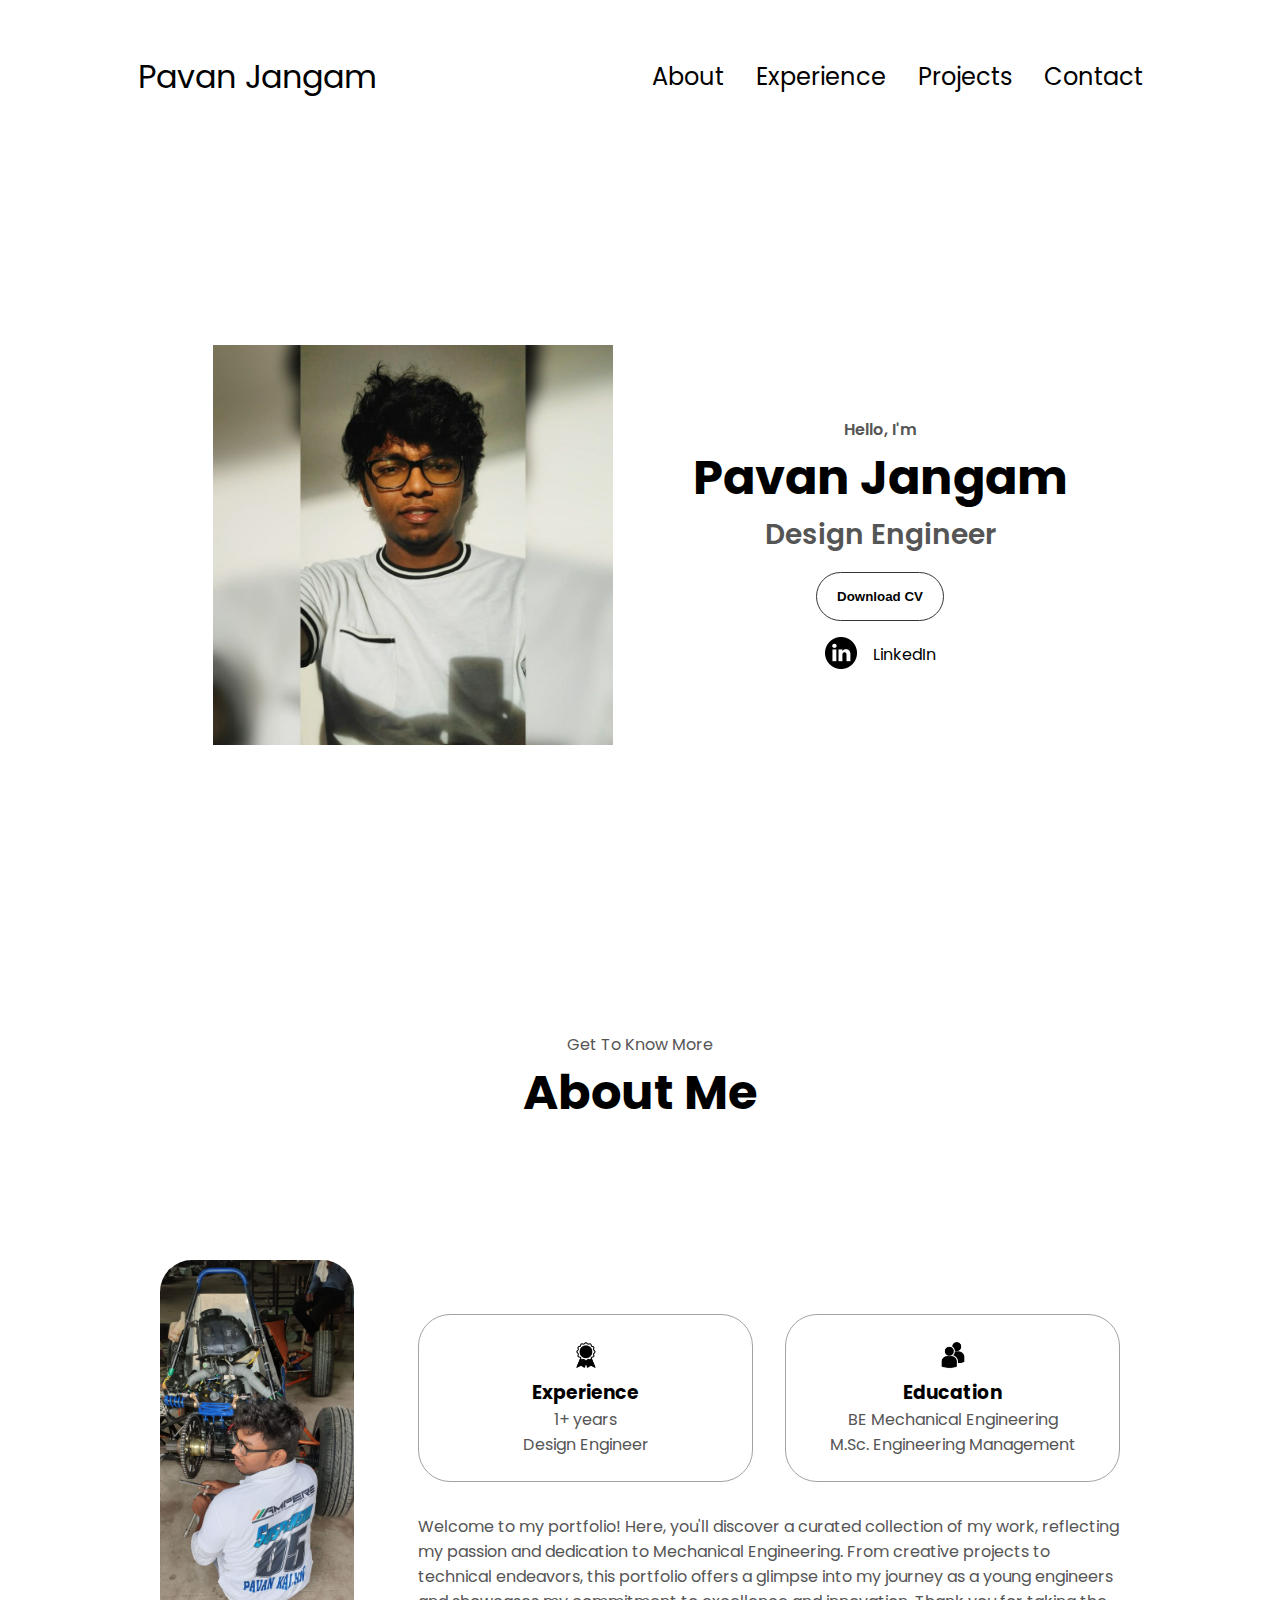
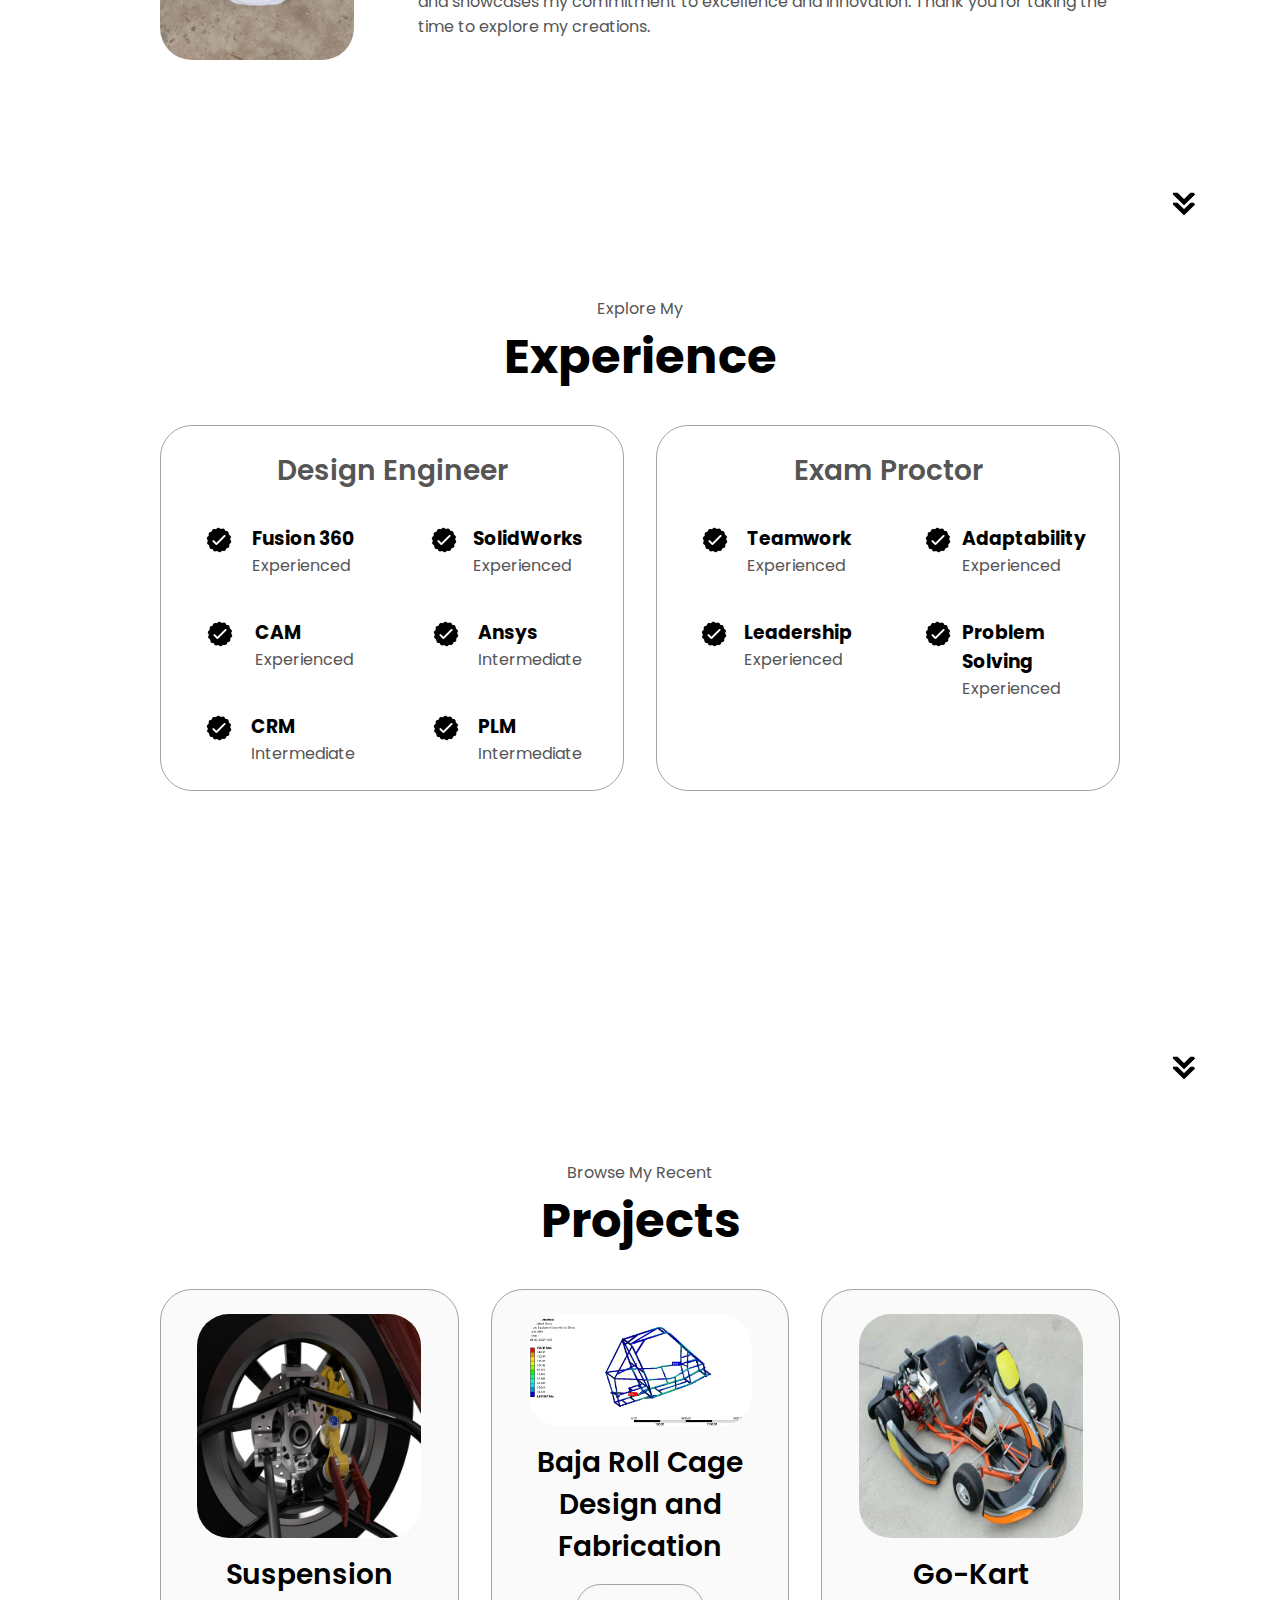
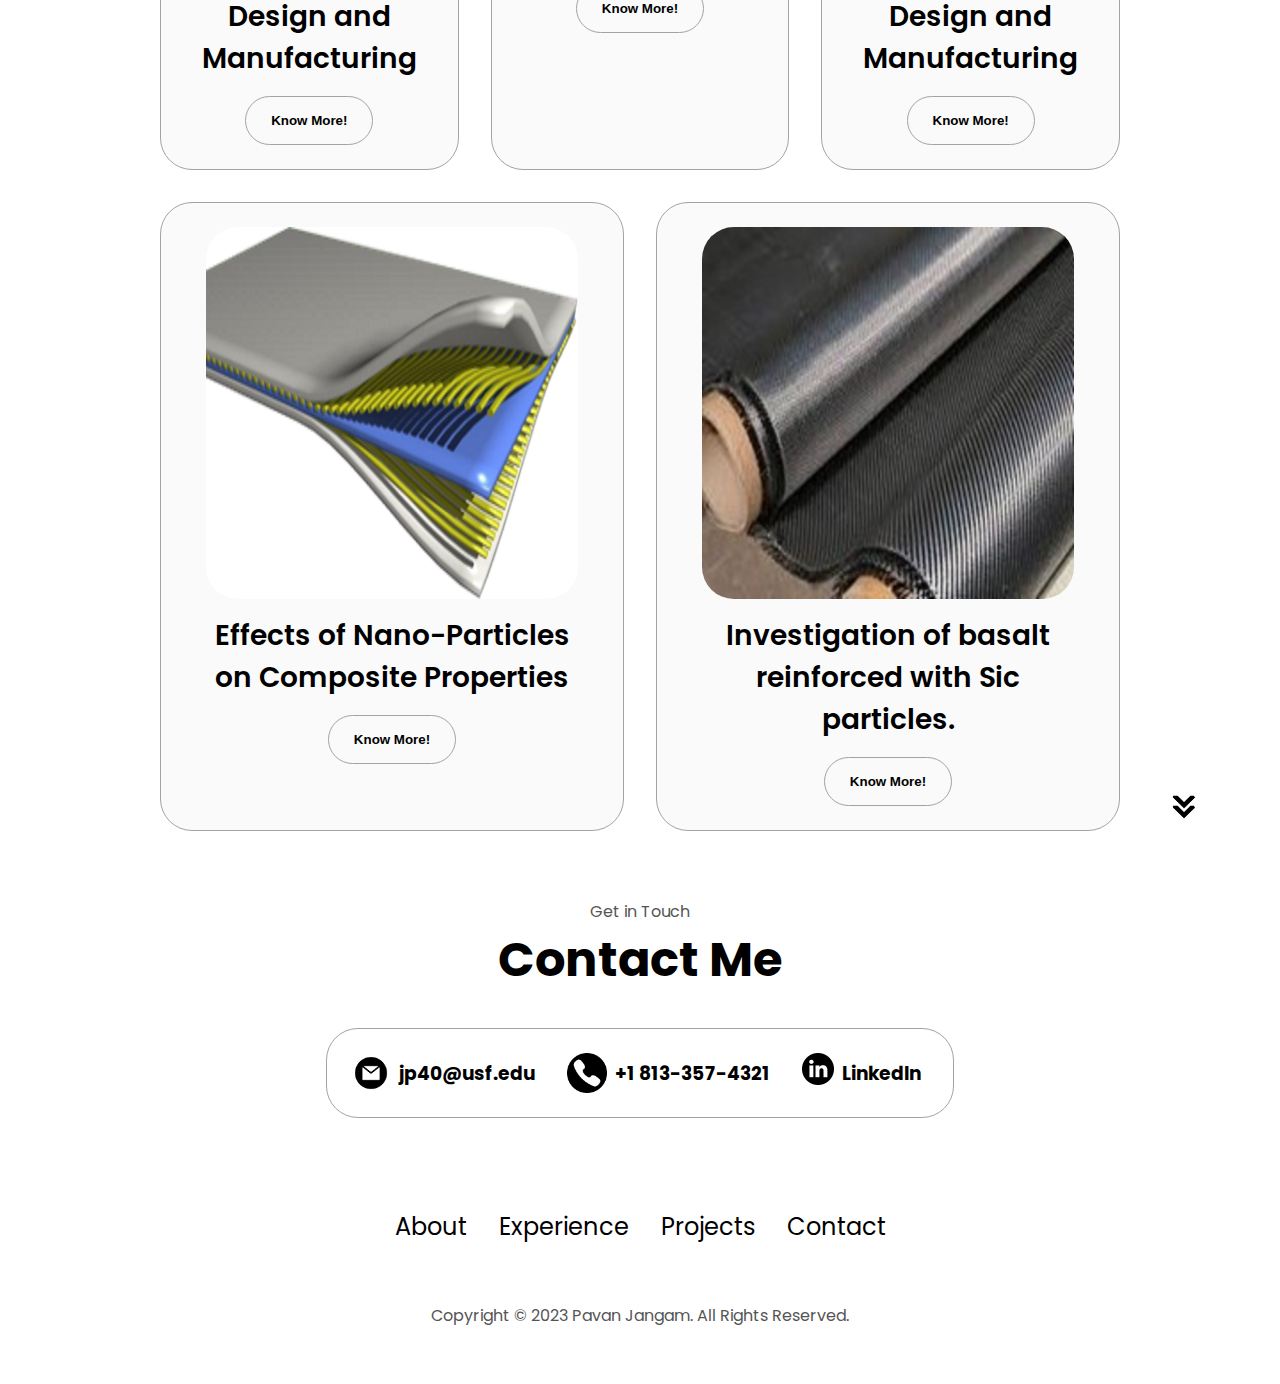
==== index.html @ 374440e4 "Add files via upload" ====
<!DOCTYPE html>
<html lang="en">
  <head>
    <meta charset="UTF-8" />
    <meta http-equiv="X-UA-Compatible" content="IE=edge" />
    <meta name="viewport" content="width=device-width, initial-scale=1.0" />
    <title>Pavan Jangam Portfolio</title>
    <link rel="stylesheet" href="style.css" />
    <link rel="stylesheet" href="mediaqueries.css" />
  </head>
  <body>
    <nav id="desktop-nav">
      <div class="logo">Pavan Jangam</div>
      <div>
        <ul class="nav-links">
          <li><a href="#about">About</a></li>
          <li><a href="#experience">Experience</a></li>
          <li><a href="#projects">Projects</a></li>
          <li><a href="#contact">Contact</a></li>
        </ul>
      </div>
    </nav>
    <nav id="hamburger-nav">
      <div class="logo">Pavan Jangam</div>
      <div class="hamburger-menu">
        <div class="hamburger-icon" onclick="toggleMenu()">
          <span></span>
          <span></span>
          <span></span>
        </div>
        <div class="menu-links">
          <li><a href="#about" onclick="toggleMenu()">About</a></li>
          <li><a href="#experience" onclick="toggleMenu()">Experience</a></li>
          <li><a href="#projects" onclick="toggleMenu()">Projects</a></li>
          <li><a href="#contact" onclick="toggleMenu()">Contact</a></li>
        </div>
      </div>
    </nav>
    <section id="profile">
      <div class="section__pic-container">
        <img src="./assets/profile-pic.png" alt="Pavan Jangam profile picture" />
      </div>
      <div class="section__text">
        <p class="section__text__p1">Hello, I'm</p>
        <h1 class="title">Pavan Jangam</h1>
        <p class="section__text__p2">Design Engineer</p>
        <div class="btn-container">
          <button
            class="btn btn-color-2"
            onclick="window.open('./assets/Jangam, Pavan.docx')"
          >
            Download CV
          </button>
        <!--  <button class="btn btn-color-1" onclick="location.href='./#contact'">
            Contact Info
          </button> -->
        </div>
        <div id="socials-container">
          
            <img
            src="./assets/linkedin.png"
            alt="My LinkedIn profile"
            class="icon"/><a href="https://www.linkedin.com/in/pavan-kalyan-jangam-987680150" target="_blank" style="padding: 5px 0px;">LinkedIn</a>
          
        <!--  <img
            src="./assets/github.png"
            alt="My Github profile"
            class="icon"
            onclick="location.href='https://github.com/'"
          /> -->
        </div>
      </div>
    </section>
    <section id="about">
      <p class="section__text__p1">Get To Know More</p>
      <h1 class="title">About Me</h1>
      <div class="section-container">
        <div class="section__pic-container">
          <img
            src="./assets/about-pic.png"
            alt="Profile picture"
            class="about-pic"
          />
        </div>
        <div class="about-details-container">
          <div class="about-containers">
            <div class="details-container">
              <img
                src="./assets/experience.png"
                alt="Experience icon"
                class="icon"
              />
              <h3>Experience</h3>
              <p>1+ years <br />Design Engineer</p>
            </div>
            <div class="details-container">
              <img
                src="./assets/education.png"
                alt="Education icon"
                class="icon"
              />
              <h3>Education</h3>
              <p>BE Mechanical Engineering<br />M.Sc. Engineering Management</p>
            </div>
          </div>
          <div class="text-container">
            <p>
              Welcome to my portfolio! Here, you'll discover a curated collection of my work, reflecting my passion 	      	      and dedication to Mechanical Engineering. From creative projects to technical endeavors, this portfolio     	      offers a glimpse into my journey as a young engineers and showcases my commitment to excellence and 	  	      innovation. Thank you for taking the time to explore my creations.
            </p>
          </div>
        </div>
      </div>
      <img
        src="./assets/arrow.png"
        alt="Arrow icon"
        class="icon arrow"
        onclick="location.href='./#experience'"
      />
    </section>
    <section id="experience">
      <p class="section__text__p1">Explore My</p>
      <h1 class="title">Experience</h1>
      <div class="experience-details-container">
        <div class="about-containers">
          <div class="details-container">
            <h2 class="experience-sub-title">Design Engineer</h2>
            <div class="article-container">
              <article>
                <img
                  src="./assets/checkmark.png"
                  alt="Experience icon"
                  class="icon"
                />
                <div>
                  <h3>Fusion 360</h3>
                  <p>Experienced</p>
                </div>
              </article>
              <article>
                <img
                  src="./assets/checkmark.png"
                  alt="Experience icon"
                  class="icon"
                />
                <div>
                  <h3>SolidWorks</h3>
                  <p>Experienced</p>
                </div>
              </article>
              <article>
                <img
                  src="./assets/checkmark.png"
                  alt="Experience icon"
                  class="icon"
                />
                <div>
                  <h3>CAM</h3>
                  <p>Experienced</p>
                </div>
              </article>
              <article>
                <img
                  src="./assets/checkmark.png"
                  alt="Experience icon"
                  class="icon"
                />
                <div>
                  <h3>Ansys</h3>
                  <p>Intermediate</p>
                </div>
              </article>
              <article>
                <img
                  src="./assets/checkmark.png"
                  alt="Experience icon"
                  class="icon"
                />
                <div>
                  <h3>CRM</h3>
                  <p>Intermediate</p>
                </div>
              </article>
              <article>
                <img
                  src="./assets/checkmark.png"
                  alt="Experience icon"
                  class="icon"
                />
                <div>
                  <h3>PLM</h3>
                  <p>Intermediate</p>
                </div>
              </article>
            </div>
          </div>
          <div class="details-container">
            <h2 class="experience-sub-title">Exam Proctor</h2>
            <div class="article-container">
              <article>
                <img
                  src="./assets/checkmark.png"
                  alt="Experience icon"
                  class="icon"
                />
                <div>
                  <h3>Teamwork</h3>
                  <p>Experienced</p>
                </div>
              </article>
              <article>
                <img
                  src="./assets/checkmark.png"
                  alt="Experience icon"
                  class="icon"
                />
                <div>
                  <h3>Adaptability</h3>
                  <p>Experienced</p>
                </div>
              </article>
              <article>
                <img
                  src="./assets/checkmark.png"
                  alt="Experience icon"
                  class="icon"
                />
                <div>
                  <h3>Leadership</h3>
                  <p>Experienced</p>
                </div>
              </article>
              <article>
                <img
                  src="./assets/checkmark.png"
                  alt="Experience icon"
                  class="icon"
                />
                <div>
                  <h3>Problem Solving</h3>
                  <p>Experienced</p>
                </div>
              </article>
            </div>
          </div>
        </div>
      </div>
      <img
        src="./assets/arrow.png"
        alt="Arrow icon"
        class="icon arrow"
        onclick="location.href='./#projects'"
      />
    </section>
    <section id="projects">
      <p class="section__text__p1">Browse My Recent</p>
      <h1 class="title">Projects</h1>
      <div class="experience-details-container">
        <div class="about-containers">
          <div class="details-container color-container">
            <div class="article-container">
              <img
                src="./assets/project-1.jpg"
                alt="Project 1"
                class="project-img"
              />
            </div>
            <h2 class="experience-sub-title project-title">Suspension Design and Manufacturing</h2>
            <div class="btn-container">
              <button
                class="btn btn-color-2 project-btn"
                onclick="window.open('./assets/Project-1.pdf')"
              >
               Know More!
              </button>
            </div>
          </div>
          <div class="details-container color-container">
            <div class="article-container">
              <img
                src="./assets/project-2.png"
                alt="Project 2"
                class="project-img"
              />
            </div>
            <h2 class="experience-sub-title project-title">Baja Roll Cage Design and Fabrication</h2>
            <div class="btn-container">
              <button
                class="btn btn-color-2 project-btn"
                onclick="window.open('./assets/Project-2.pdf')"
              >
                 Know More!
              </button>
            </div>
          </div>
          <div class="details-container color-container">
            <div class="article-container">
              <img
                src="./assets/project-3.jpg"
                alt="Project 3"
                class="project-img"
              />
            </div>
            <h2 class="experience-sub-title project-title">Go-Kart Design and Manufacturing</h2>
            <div class="btn-container">
              <button
                class="btn btn-color-2 project-btn"
                onclick="window.open('./assets/Project-3.pdf')"
              >
                 Know More!
              </button>
            </div>
          </div>

	  <div class="details-container color-container">
            <div class="article-container">
              <img
                src="./assets/project-4.png"
                alt="Project 4"
                class="project-img"
              />
            </div>
            <h2 class="experience-sub-title project-title">Effects of Nano-Particles on Composite Properties</h2>
            <div class="btn-container">
              <button
                class="btn btn-color-2 project-btn"
                onclick="window.open('./assets/Project-4.pdf')"
              >
                Know More!
              </button>
            </div>
          </div>
          <div class="details-container color-container">
            <div class="article-container">
              <img
                src="./assets/project-5.jpg"
                alt="Project 5"
                class="project-img"
              />
            </div>
            <h2 class="experience-sub-title project-title">Investigation of basalt reinforced with Sic particles.</h2>
            <div class="btn-container">
              <button
                class="btn btn-color-2 project-btn"
                onclick="window.open('./assets/Project-5.pdf')"
              >
                Know More!
              </button>
          </div>
       </div>
     </div>
      <img
        src="./assets/arrow.png"
        alt="Arrow icon"
        class="icon arrow"
        onclick="location.href='./#contact'"
      />
    </section>
    <section id="contact">
      <p class="section__text__p1">Get in Touch</p>
      <h1 class="title">Contact Me</h1>
      <div class="contact-info-upper-container">
        <div class="contact-info-container">
          <img
            src="./assets/email.png"
            alt="Email icon"
            class="icon contact-icon email-icon"
          />
          <h3><a href="mailto:jp40@usf.edu">jp40@usf.edu</a></h3>
        </div>
	<div class="contact-info-container">
          <img
            src="./assets/call.png"
            alt="phone icon"
            class="icon contact-icon email-icon"
          />
          <h3><a href="phone:+1 813-357-4321">+1 813-357-4321</a></h3>
        </div>
        <div class="contact-info-container">
          <p><img
            src="./assets/linkedin.png"
            alt="My LinkedIn profile"
            class="icon contact-icon"/><a href="https://www.linkedin.com/in/pavan-kalyan-jangam-987680150" target="_blank"><div> <h3>LinkedIn</h3> </div></a></p>
	
        </div>

      </div>
    </section>
    <footer>
      <nav>
        <div class="nav-links-container">
          <ul class="nav-links">
            <li><a href="#about">About</a></li>
            <li><a href="#experience">Experience</a></li>
            <li><a href="#projects">Projects</a></li>
            <li><a href="#contact">Contact</a></li>
          </ul>
        </div>
      </nav>
      <p>Copyright &#169; 2023 Pavan Jangam. All Rights Reserved.</p>
    </footer>
    <script src="script.js"></script>
  </body>
</html>
---- style.css ----
/* GENERAL */

@import url("https://fonts.googleapis.com/css2?family=Poppins:wght@300;400;500;600&display=swap");

* {
  margin: 0;
  padding: 0;
}

body {
  font-family: "Poppins", sans-serif;
}

html {
  scroll-behavior: smooth;
}

p {
  color: rgb(85, 85, 85);
}

/* TRANSITION */

a,
.btn {
  transition: all 300ms ease;
}

/* DESKTOP NAV */

nav,
.nav-links {
  display: flex;
}

nav {
  justify-content: space-around;
  align-items: center;
  height: 17vh;
}

.nav-links {
  gap: 2rem;
  list-style: none;
  font-size: 1.5rem;
}

a {
  color: black;
  text-decoration: none;
  text-decoration-color: white;
}

a:hover {
  color: grey;
  text-decoration: underline;
  text-underline-offset: 1rem;
  text-decoration-color: rgb(181, 181, 181);
}

.logo {
  font-size: 2rem;
}

.logo:hover {
  cursor: default;
}

/* HAMBURGER MENU */

#hamburger-nav {
  display: none;
}

.hamburger-menu {
  position: relative;
  display: inline-block;
}

.hamburger-icon {
  display: flex;
  flex-direction: column;
  justify-content: space-between;
  height: 24px;
  width: 30px;
  cursor: pointer;
}

.hamburger-icon span {
  width: 100%;
  height: 2px;
  background-color: black;
  transition: all 0.3 ease-in-out;
}

.menu-links {
  position: absolute;
  top: 100%;
  right: 0;
  background-color: white;
  width: fit-content;
  max-height: 0;
  overflow: hidden;
  transition: all 0.3 ease-in-out;
}

.menu-links a {
  display: block;
  padding: 10px;
  text-align: center;
  font-size: 1.5rem;
  color: black;
  text-decoration: none;
  transition: all 0.3 ease-in-out;
}

.menu-links li {
  list-style: none;
}

.menu-links.open {
  max-height: 300px;
}

.hamburger-icon.open span:first-child {
  transform: rotate(45deg) translate(10px, 5px);
}

.hamburger-icon.open span:nth-child(2) {
  opacity: 0;
}

.hamburger-icon.open span:last-child {
  transform: rotate(-45deg) translate(10px, -5px);
}

.hamburger-icon span:first-child {
  transform: none;
}

.hamburger-icon span:first-child {
  opacity: 1;
}

.hamburger-icon span:first-child {
  transform: none;
}

/* SECTIONS */

section {
  padding-top: 4vh;
  height: 96vh;
  margin: 0 10rem;
  box-sizing: border-box;
  min-height: fit-content;
}

.section-container {
  display: flex;
}

/* PROFILE SECTION */

#profile {
  display: flex;
  justify-content: center;
  gap: 5rem;
  height: 80vh;
}

.section__pic-container {
  display: flex;
  height: 400px;
  width: 400px;
  margin: auto 0;
}

.section__text {
  align-self: center;
  text-align: center;
}

.section__text p {
  font-weight: 600;
}

.section__text__p1 {
  text-align: center;
}

.section__text__p2 {
  font-size: 1.75rem;
  margin-bottom: 1rem;
}

.title {
  font-size: 3rem;
  text-align: center;
}

#socials-container {
  display: flex;
  justify-content: center;
  margin-top: 1rem;
  gap: 1rem;
}

/* ICONS */

.icon {
  cursor: pointer;
  height: 2rem;
}

/* BUTTONS */

.btn-container {
  display: flex;
  justify-content: center;
  gap: 1rem;
}

.btn {
  font-weight: 600;
  transition: all 300ms ease;
  padding: 1rem;
  width: 8rem;
  border-radius: 2rem;
}

.btn-color-1,
.btn-color-2 {
  border: rgb(53, 53, 53) 0.1rem solid;
}

.btn-color-1:hover,
.btn-color-2:hover {
  cursor: pointer;
}

.btn-color-1,
.btn-color-2:hover {
  background: rgb(53, 53, 53);
  color: white;
}

.btn-color-1:hover {
  background: rgb(0, 0, 0);
}

.btn-color-2 {
  background: none;
}

.btn-color-2:hover {
  border: rgb(255, 255, 255) 0.1rem solid;
}

.btn-container {
  gap: 1rem;
}

/* ABOUT SECTION */

#about {
  position: relative;
}

.about-containers {
  gap: 2rem;
  margin-bottom: 2rem;
  margin-top: 2rem;
}

.about-details-container {
  justify-content: center;
  flex-direction: column;
}

.about-containers,
.about-details-container {
  display: flex;
}

.about-pic {
  border-radius: 2rem;
}

.arrow {
  position: absolute;
  right: -5rem;
  bottom: 2.5rem;
}

.details-container {
  padding: 1.5rem;
  flex: 1;
  background: white;
  border-radius: 2rem;
  border: rgb(53, 53, 53) 0.1rem solid;
  border-color: rgb(163, 163, 163);
  text-align: center;
}

.section-container {
  gap: 4rem;
  height: 80%;
}

.section__pic-container {
  height: 400px;
  width: 400px;
  margin: auto 0;
}

/* EXPERIENCE SECTION */

#experience {
  position: relative;
}

.experience-sub-title {
  color: rgb(85, 85, 85);
  font-weight: 600;
  font-size: 1.75rem;
  margin-bottom: 2rem;
}

.experience-details-container {
  display: flex;
  justify-content: center;
  flex-direction: column;
}

.article-container {
  display: flex;
  text-align: initial;
  flex-wrap: wrap;
  flex-direction: row;
  gap: 2.5rem;
  justify-content: space-around;
}

article {
  display: flex;
  width: 10rem;
  justify-content: space-around;
  gap: 0.5rem;
}

article .icon {
  cursor: default;
}

/* PROJECTS SECTION */

#projects {
  position: relative;
}

.color-container {
  border-color: rgb(163, 163, 163);
  background: rgb(250, 250, 250);
}

.project-img {
  border-radius: 2rem;
  width: 90%;
  height: 90%;
}

.project-title {
  margin: 1rem;
  color: black;
}

.project-btn {
  color: black;
  border-color: rgb(163, 163, 163);
}

/* CONTACT */

#contact {
  display: flex;
  justify-content: center;
  flex-direction: column;
  height: 70vh;
}

.contact-info-upper-container {
  display: flex;
  justify-content: center;
  border-radius: 2rem;
  border: rgb(53, 53, 53) 0.1rem solid;
  border-color: rgb(163, 163, 163);
  background: (250, 250, 250);
  margin: 2rem auto;
  padding: 0.5rem;
}

.contact-info-container {
  display: flex;
  align-items: center;
  justify-content: center;
  gap: 0.5rem;
  margin: 1rem;
}

.contact-info-container p {
  font-size: larger;
}

.contact-icon {
  cursor: default;
}

.email-icon {
  height: 2.5rem;
}

/* FOOTER SECTION */

footer {
  height: 26vh;
  margin: 0 1rem;
}

footer p {
  text-align: center;
}
---- mediaqueries.css ----
@media screen and (max-width: 1400px) {
  #profile {
    height: 83vh;
    margin-bottom: 6rem;
  }
  .about-containers {
    flex-wrap: wrap;
  }
  #contact,
  #projects {
    height: fit-content;
  }
}

@media screen and (max-width: 1200px) {
  #desktop-nav {
    display: none;
  }
  #hamburger-nav {
    display: flex;
  }
  #experience,
  .experience-details-container {
    margin-top: 2rem;
  }
  #profile,
  .section-container {
    display: block;
  }
  .arrow {
    display: none;
  }
  section,
  .section-container {
    height: fit-content;
  }
  section {
    margin: 0 5%;
  }
  .section__pic-container {
    width: 275px;
    height: 275px;
    margin: 0 auto 2rem;
  }
  .about-containers {
    margin-top: 0;
  }
}

@media screen and (max-width: 600px) {
  #contact,
  footer {
    height: 40vh;
  }
  #profile {
    height: 83vh;
    margin-bottom: 0;
  }
  article {
    font-size: 1rem;
  }
  footer nav {
    height: fit-content;
    margin-bottom: 2rem;
  }
  .about-containers,
  .contact-info-upper-container,
  .btn-container {
    flex-wrap: wrap;
  }
  .contact-info-container {
    margin: 0;
  }
  .contact-info-container p,
  .nav-links li a {
    font-size: 1rem;
  }
  .experience-sub-title {
    font-size: 1.25rem;
  }
  .logo {
    font-size: 1.5rem;
  }
  .nav-links {
    flex-direction: column;
    gap: 0.5rem;
    text-align: center;
  }
  .section__pic-container {
    width: auto;
    height: 46vw;
    justify-content: center;
  }
  .section__text__p2 {
    font-size: 1.25rem;
  }
  .title {
    font-size: 2rem;
  }
  .text-container {
    text-align: justify;
  }
}
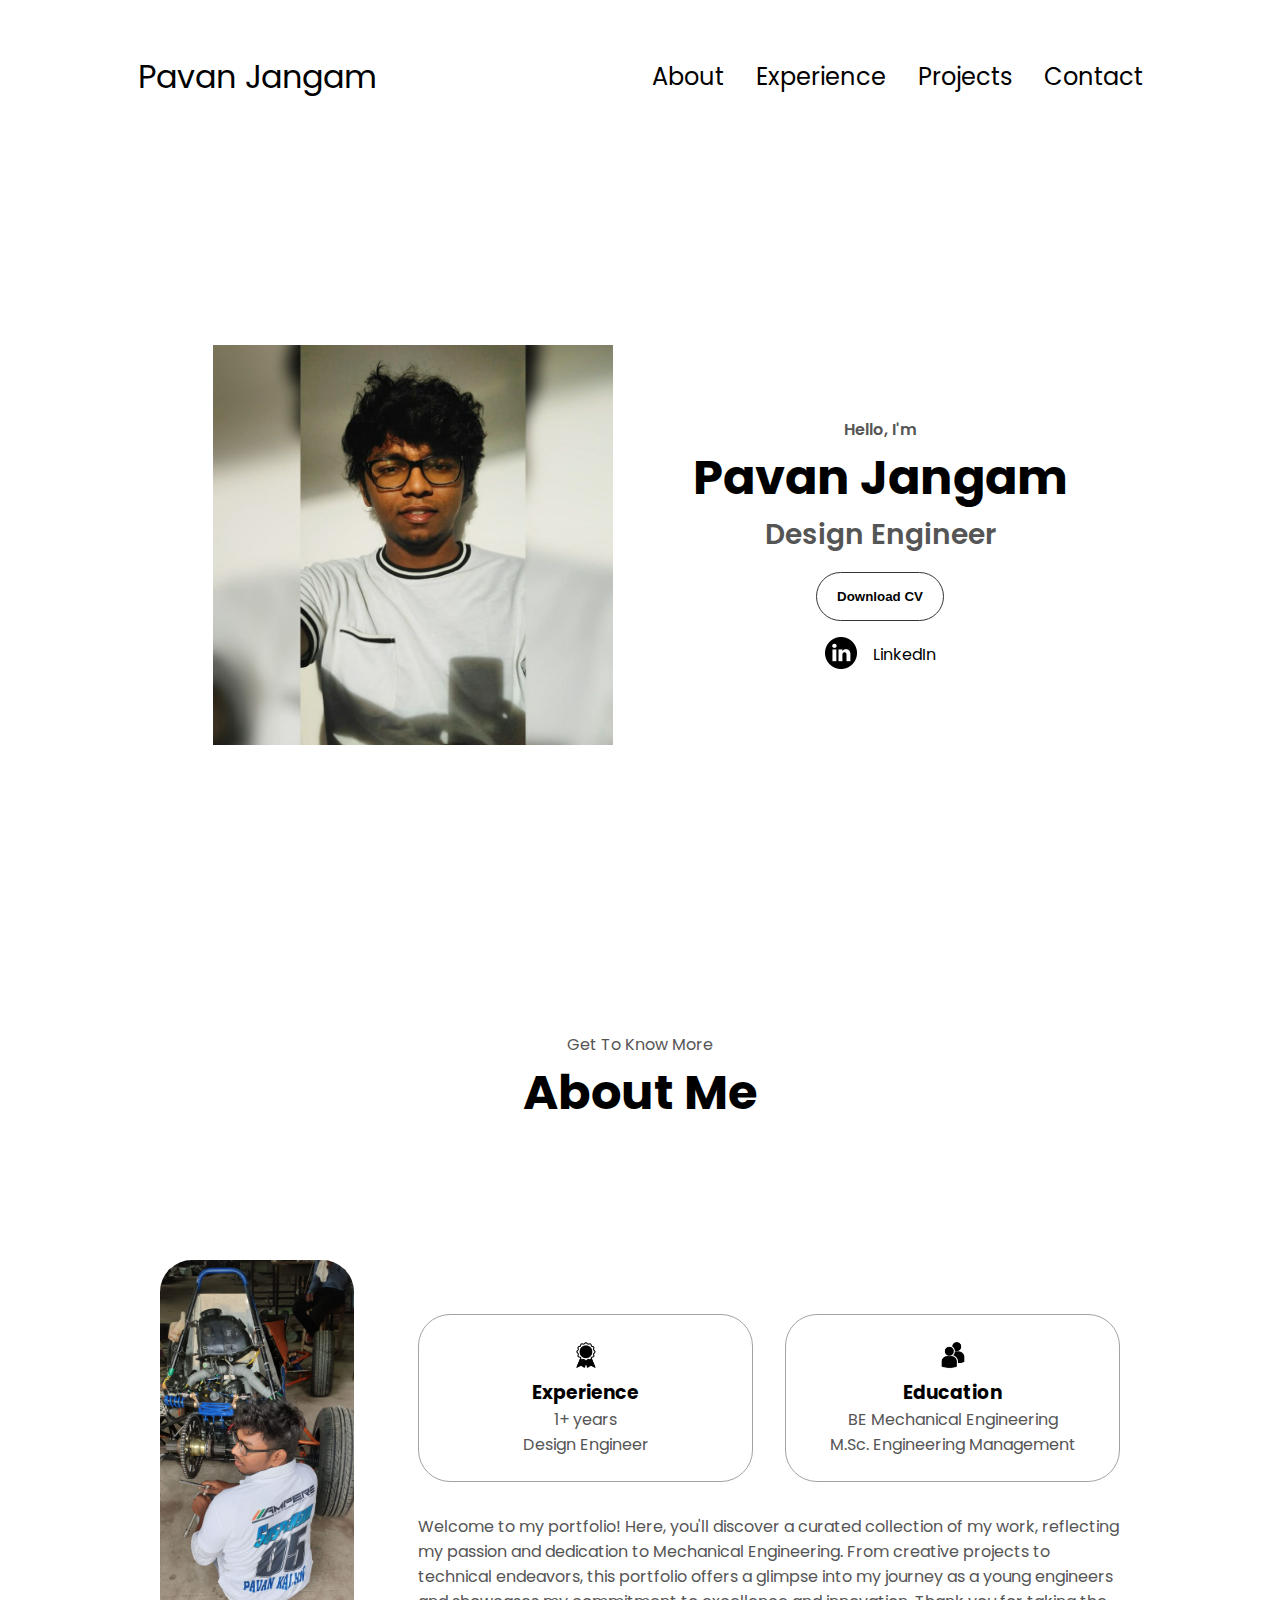
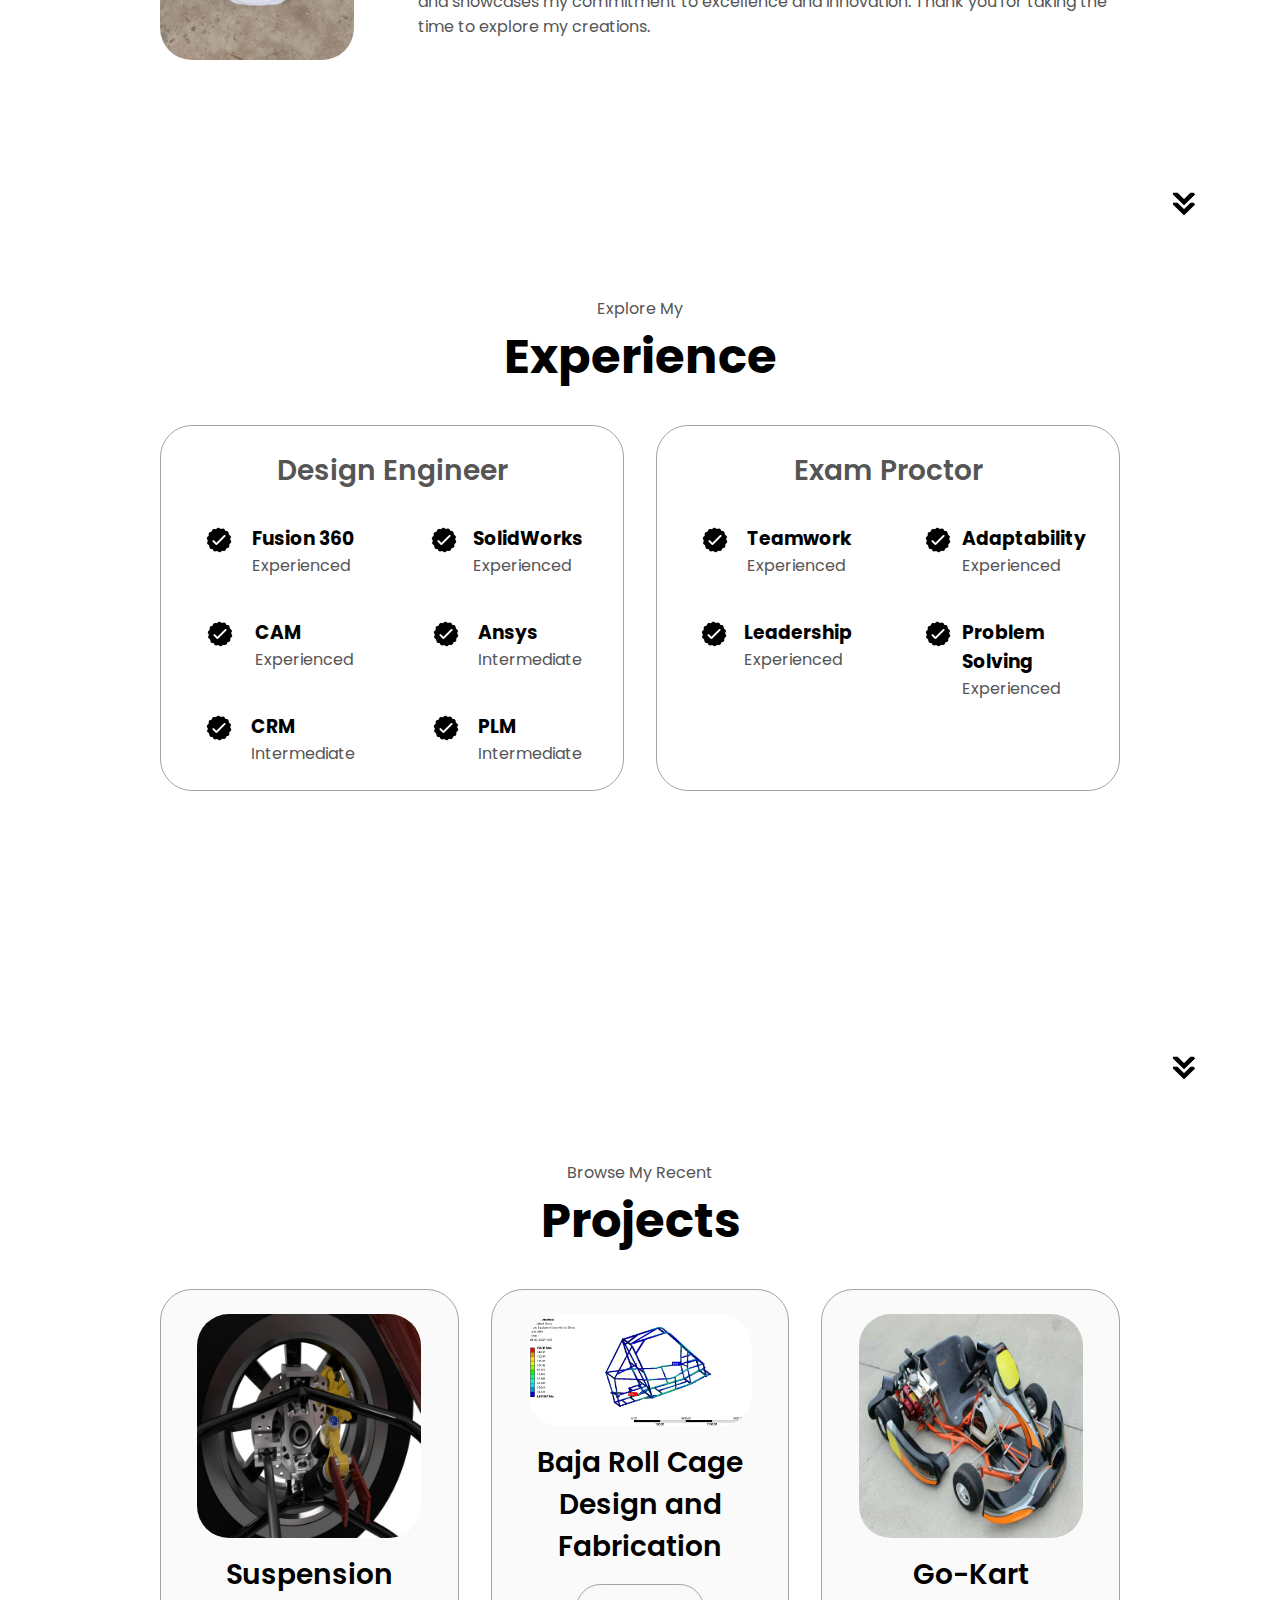
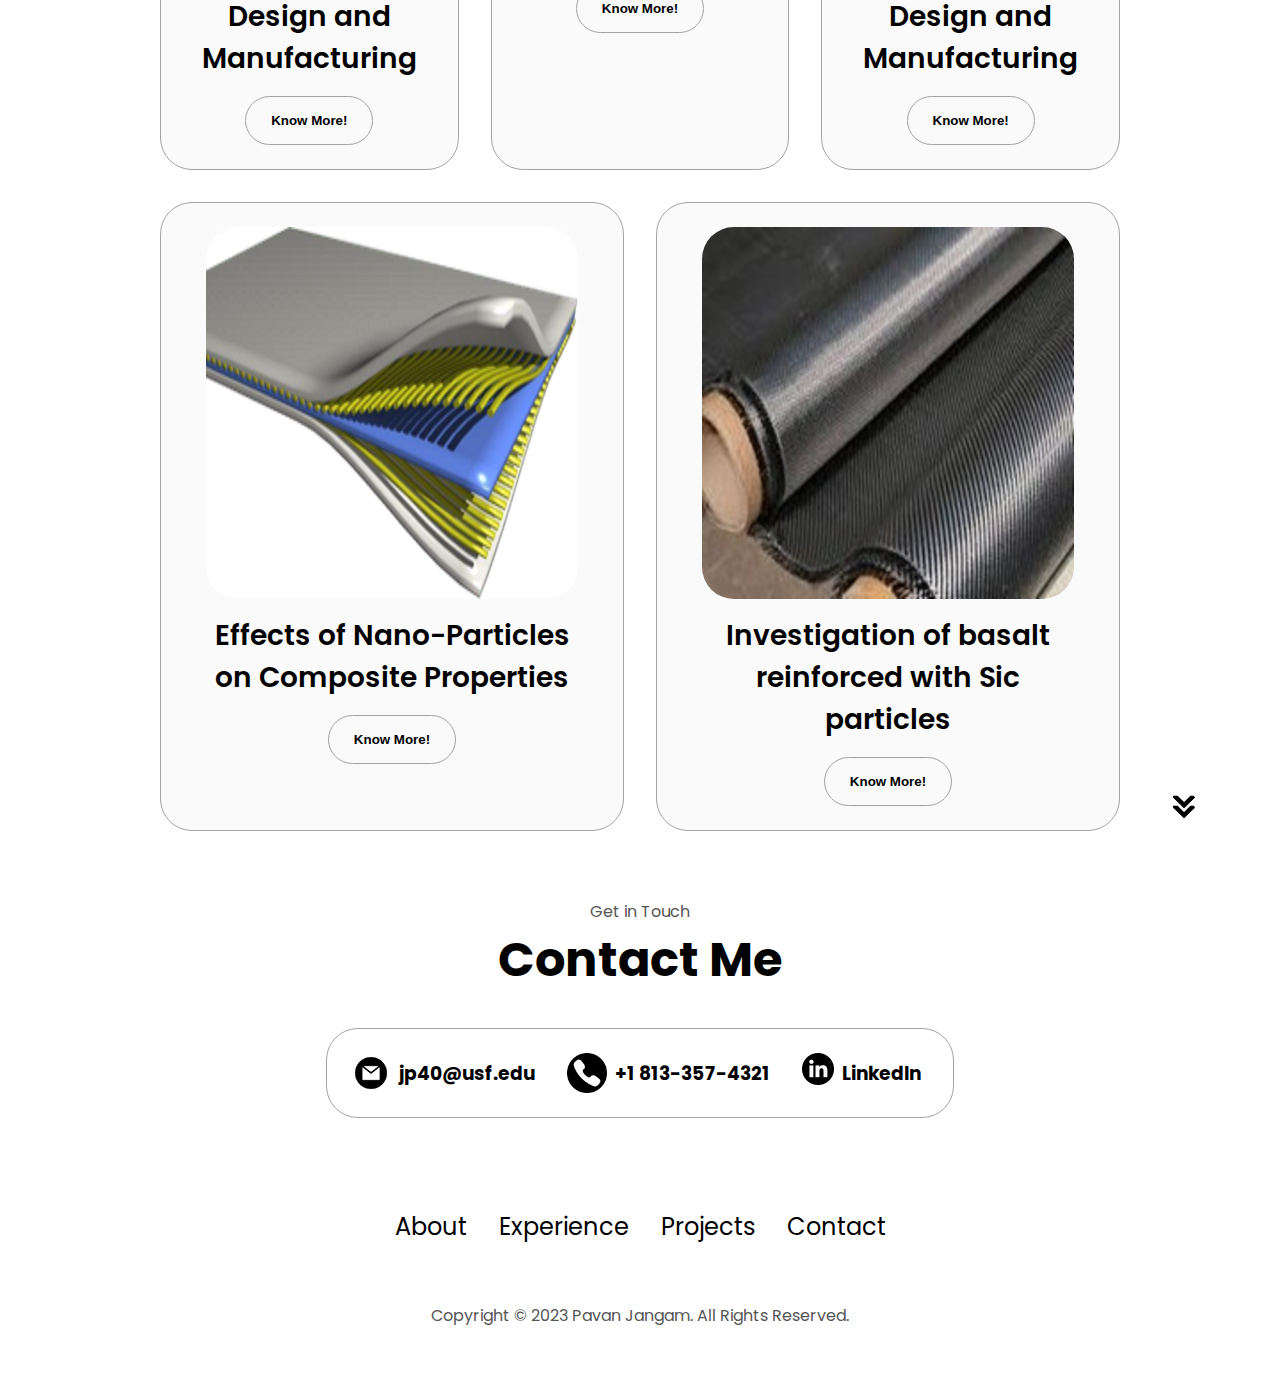
==== commit e3a99142: "Update index.html" ====
--- a/index.html
+++ b/index.html
@@ -74,7 +74,7 @@
     <section id="about">
       <p class="section__text__p1">Get To Know More</p>
       <h1 class="title">About Me</h1>
-      <div class="section-container">
+      <div class="section-container"> 
         <div class="section__pic-container">
           <img
             src="./assets/about-pic.png"
@@ -268,7 +268,7 @@
             <div class="btn-container">
               <button
                 class="btn btn-color-2 project-btn"
-                onclick="window.open('./assets/Project-1.pdf')"
+                onclick="window.open('./projects.html#projectSDM')"
               >
                Know More!
               </button>
@@ -286,7 +286,7 @@
             <div class="btn-container">
               <button
                 class="btn btn-color-2 project-btn"
-                onclick="window.open('./assets/Project-2.pdf')"
+                onclick="window.open('./projects.html#projectBRCDF')"
               >
                  Know More!
               </button>
@@ -304,7 +304,7 @@
             <div class="btn-container">
               <button
                 class="btn btn-color-2 project-btn"
-                onclick="window.open('./assets/Project-3.pdf')"
+                onclick="window.open('./projects.html#projectGKDM')"
               >
                  Know More!
               </button>
@@ -323,7 +323,7 @@
             <div class="btn-container">
               <button
                 class="btn btn-color-2 project-btn"
-                onclick="window.open('./assets/Project-4.pdf')"
+                onclick="window.open('./projects.html#projectENCP')"
               >
                 Know More!
               </button>
@@ -337,14 +337,15 @@
                 class="project-img"
               />
             </div>
-            <h2 class="experience-sub-title project-title">Investigation of basalt reinforced with Sic particles.</h2>
+            <h2 class="experience-sub-title project-title">Investigation of basalt reinforced with Sic particles</h2>
             <div class="btn-container">
-              <button
+               <button
                 class="btn btn-color-2 project-btn"
-                onclick="window.open('./assets/Project-5.pdf')"
+                onclick="window.open('./projects.html#projectIBRSP')"
               >
                 Know More!
-              </button>
+              </button> 
+              <!-- <a class="btn btn-color-2 project-btn" href="/projects.html#projectIBRSP" target="_blank">Know More!</a> -->
           </div>
        </div>
      </div>
